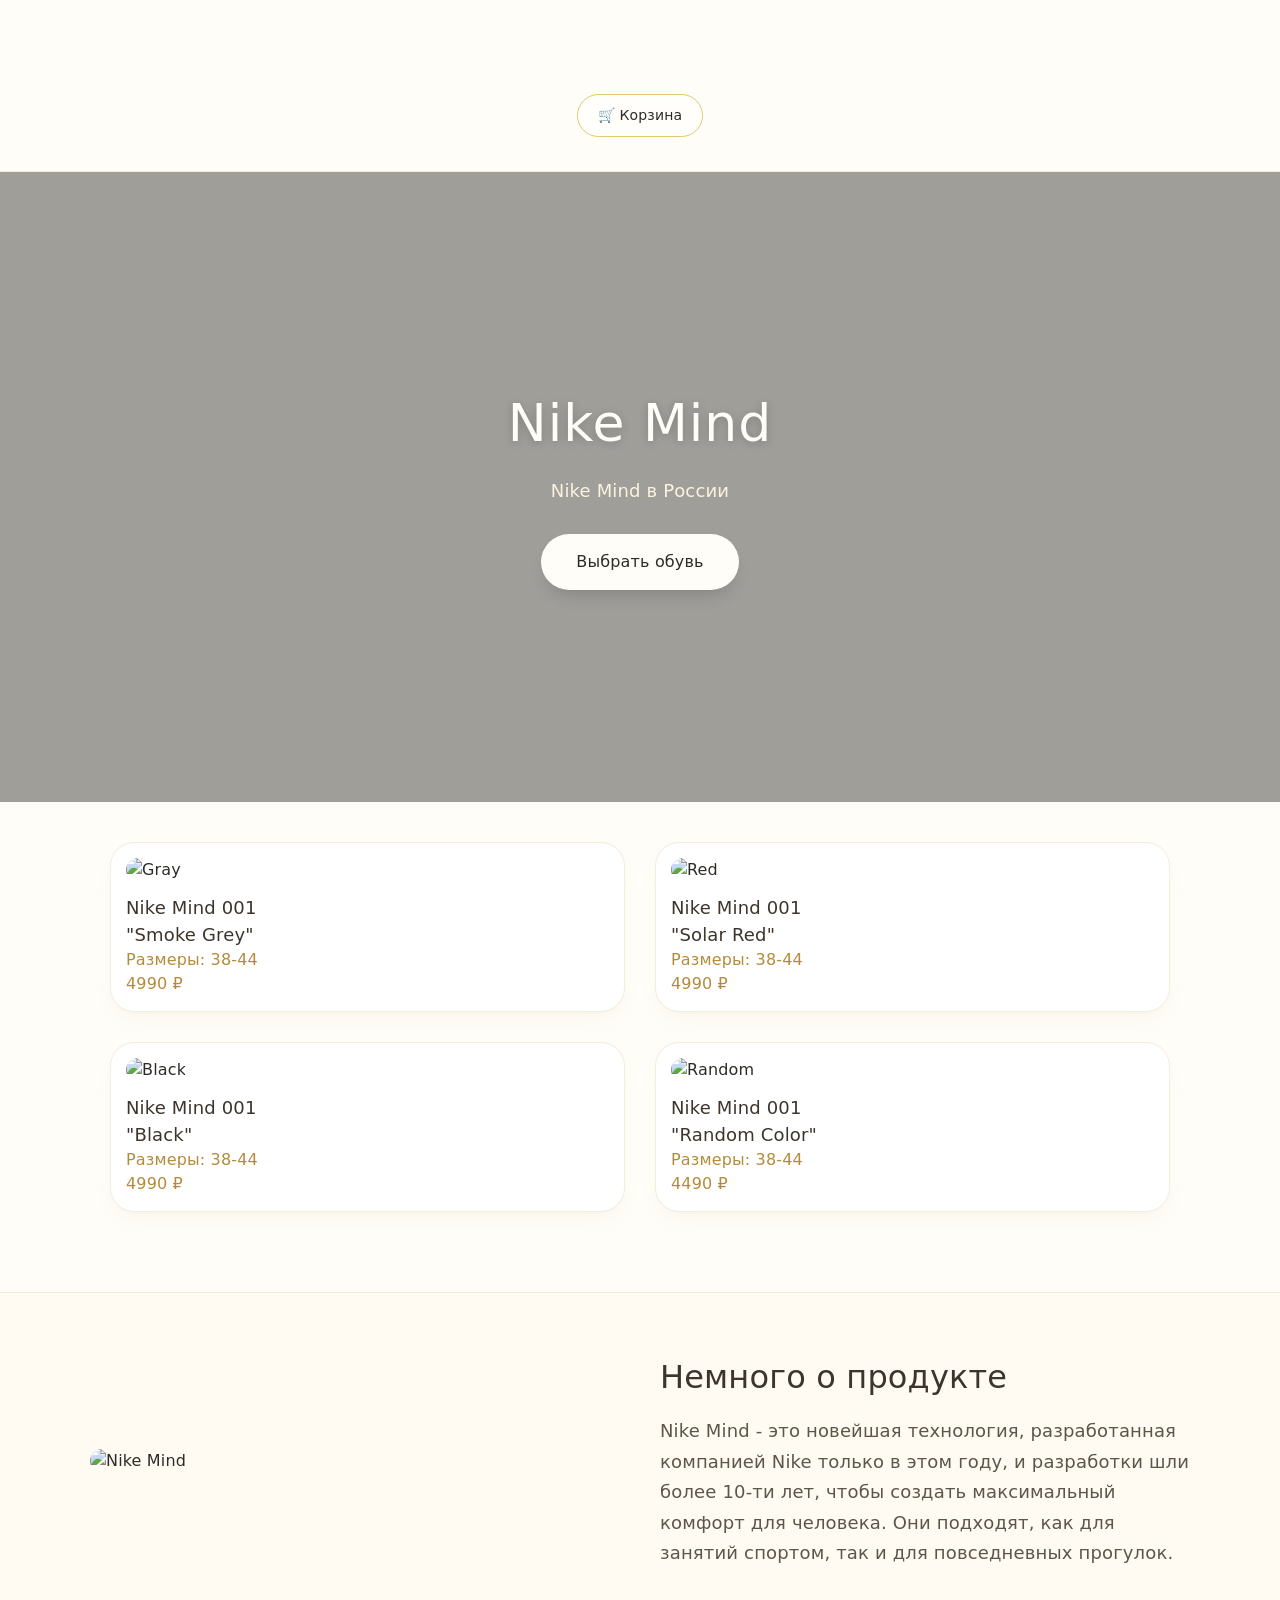
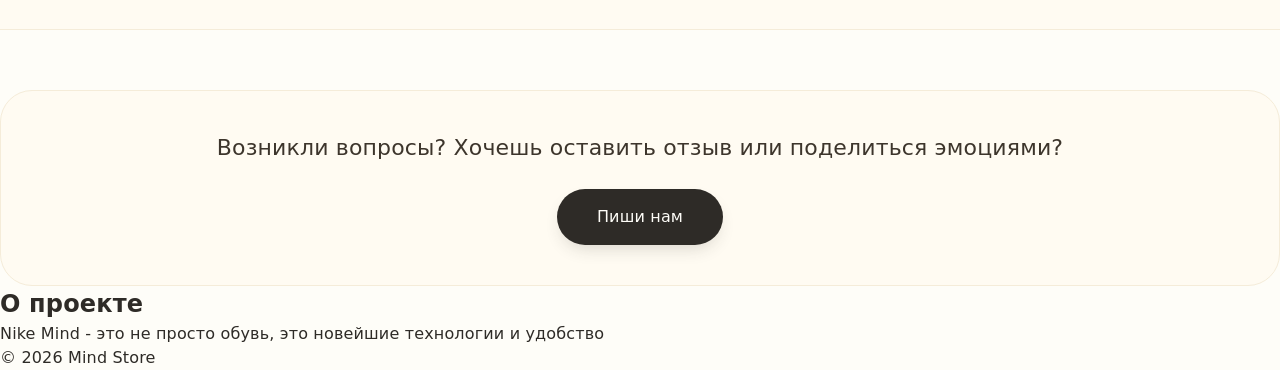
==== index.html @ 633397a0 "Add files via upload" ====
﻿<!DOCTYPE html>
<html lang="ru">
<head>
  <meta charset="UTF-8">
  <title>Mind Store - Магазин Nike Mind в России</title>
  <meta name="description" content="Nike Mind — Mind game>
  <meta name="viewport" content="width=device-width, initial-scale=1.0">

  <link rel="stylesheet" href="style.css">
</head>
<body>

<header class="header">
  <div class="header-inner">

    <a href="cart.html" class="cart-btn">
      🛒 Корзина
    </a>
  </div>
</header>


<section class="hero">
  <div class="hero-content">
    <h2>Nike Mind</h2>
    <p>Nike Mind в России</p>
    <a href="#products" class="hero-btn">Выбрать обувь</a>
  </div>
</section>


<main id="products">


  <div class="products">

    <a href="product-gray.html" class="product-card">
      <img src="images/gray-1.jpg" alt="Gray">
      <h3>Nike Mind 001 <br>"Smoke Grey"</h3>
      <p>Размеры: 38-44</p>
      <p> 4990 ₽</p>
    </a>

    <a href="product-red.html" class="product-card">
      <img src="images/red-1.jpg" alt="Red">
      <h3>Nike Mind 001 <br>"Solar Red"</h3>
      <p>Размеры: 38-44</p>
      <p> 4990 ₽</p>
    </a>
    
    <a href="product-black.html" class="product-card">
      <img src="images/black-1.jpg" alt="Black">
      <h3>Nike Mind 001 <br>"Black"</h3>
      <p>Размеры: 38-44</p>
      <p> 4990 ₽</p>
    </a>

    <a href="product-random.html" class="product-card">
      <img src="images/random-1.jpg" alt="Random">
      <h3>Nike Mind 001 <br>"Random Color"</h3>
      <p>Размеры: 38-44</p>
      <p> 4490 ₽</p>
    </a>

  </div>
</main>


  </div>
</section>


<script src="script.js"></script>

<section class="bottom-block">
  <div class="bottom-inner">

    <img src="images/bottom.jpg" alt="Nike Mind">

    <div class="bottom-text">
      <h2>Немного о продукте</h2>
      <p>
        Nike Mind - это новейшая технология, разработанная компанией Nike только в этом году, и разработки шли более 10-ти лет, чтобы создать максимальный комфорт для человека. Они подходят, как для занятий спортом, так и для повседневных прогулок.
      </p>
    </div>

  </div>
</section>


<section class="contact-cta">
  <p>
    Возникли вопросы? Хочешь оставить отзыв или поделиться эмоциями?
  </p>

  <a href="https://t.me/managerstore_ru" class="contact-btn" target="_blank">
    Пиши нам
  </a>
</section>

<section class="about">
  <h2>О проекте</h2>
  <p>
     Nike Mind - это не просто обувь, это новейшие технологии и удобство
  </p>
</section>

<footer class="footer">
  <p>© 2026 Mind Store</p>

</footer>

</body>
</html>
---- style.css ----
﻿* {
  box-sizing: border-box;
  margin: 0;
  padding: 0;
}

body {
  font-family: 'Inter', 'Helvetica Neue', system-ui, -apple-system, BlinkMacSystemFont, sans-serif;
  background: #fefdf8;
  color: #2e2b27;
  line-height: 1.5;
  letter-spacing: 0.01em;
}

a {
  color: inherit;
  text-decoration: none;
}

.header {
  position: sticky;
  top: 0;
  background: rgba(254, 253, 248, 0.85);
  backdrop-filter: blur(12px);
  -webkit-backdrop-filter: blur(12px);
  border-bottom: 1px solid rgba(243, 228, 183, 0.5);
  z-index: 1000;
}

.header h1 {
  font-size: 24px;
  letter-spacing: 1px;
  font-weight: 500;
  color: #3d352c;
}

main {
  max-width: 1100px;
  margin: 40px auto;
  padding: 0 20px;
}

.product {
  display: grid;
  grid-template-columns: 1fr 1fr;
  gap: 40px;
}

.product img {
  width: 100%;
  border-radius: 24px;
  box-shadow: 0 20px 35px -8px rgba(233, 196, 106, 0.2);
  transition: transform 0.5s ease, box-shadow 0.4s ease;
}

.product img:hover {
  transform: scale(1.01);
  box-shadow: 0 25px 40px -8px rgba(222, 184, 92, 0.3);
}

.product-info h2 {
  font-size: 28px;
  margin-bottom: 10px;
  font-weight: 500;
  color: #3d352c;
}

.price {
  font-size: 22px;
  font-weight: 500;
  margin-bottom: 20px;
  color: #b48b3a;
}

.sizes {
  display: flex;
  gap: 10px;
  border-radius: 30px;
  margin-bottom: 20px;
  flex-wrap: wrap;
}

.size {
  padding: 12px 20px;
  border: 1px solid #e5d9c6;
  border-radius: 40px;
  background: none;
  cursor: pointer;
  font-weight: 500;
  color: #3d352c;
  transition: all 0.2s ease;
  background: white;
  min-width: 60px;
  box-shadow: 0 2px 6px rgba(0,0,0,0.02);
}

.size:hover {
  border-color: #e3c770;
  background: #fffbf0;
}

.size.active {
  background: #e3c770;
  border-color: #dba959;
  color: #2e2b27;
  font-weight: 600;
  box-shadow: 0 4px 10px rgba(227, 199, 112, 0.3);
}

input {
  width: 100%;
  padding: 12px 18px;
  border: 1px solid #ede3d0;
  border-radius: 14px;
  margin-bottom: 15px;
  background: white;
  font-size: 15px;
  transition: border 0.2s, box-shadow 0.2s;
}

input:focus {
  outline: none;
  border-color: #e3c770;
  box-shadow: 0 0 0 3px rgba(227, 199, 112, 0.15);
}

.buy {
  width: 100%;
  padding: 16px;
  background: #2e2b27;
  color: #fefdf8;
  border: none;
  border-radius: 16px;
  font-size: 16px;
  font-weight: 500;
  cursor: pointer;
  transition: all 0.3s ease;
  letter-spacing: 0.02em;
}

.buy:hover {
  background: #4a4139;
  transform: translateY(-2px);
  box-shadow: 0 12px 20px -10px rgba(46, 43, 39, 0.3);
}

.size-table {
  margin-top: 30px;
  width: 100%;
  border-collapse: collapse;
}

.size-table th,
.size-table td {
  padding: 12px;
  border-bottom: 1px solid #f0e8da;
  text-align: center;
}

.size-table th {
  font-weight: 600;
  color: #b48b3a;
  background: #fffbf2;
}

.cart-item {
  display: flex;
  gap: 20px;
  margin-bottom: 25px;
  background: white;
  padding: 18px;
  border-radius: 24px;
  box-shadow: 0 8px 20px -6px rgba(233, 196, 106, 0.15);
  border: 1px solid #f5ecd9;
}

.cart-item img {
  width: 100px;
  height: 100px;
  object-fit: cover;
  border-radius: 18px;
}

.cart-info h3 {
  margin-bottom: 5px;
  font-weight: 500;
  color: #3d352c;
}

.unwanted {
  font-size: 13px;
  color: #b48b3a;
  background: #fffbf0;
  padding: 4px 10px;
  border-radius: 30px;
  display: inline-block;
  margin-top: 4px;
}

.remove-btn {
  margin-top: 10px;
  padding: 8px 16px;
  background: #2e2b27;
  color: #fefdf8;
  border: none;
  border-radius: 12px;
  cursor: pointer;
  transition: all 0.2s ease;
  font-size: 14px;
}

.remove-btn:hover {
  background: #b48b3a;
  transform: scale(0.98);
}

.delivery label {
  display: block;
  margin-bottom: 15px;
  font-weight: 500;
  color: #3d352c;
}

.cart-total {
  margin-top: 30px;
  font-size: 20px;
  font-weight: 600;
  background: white;
  padding: 24px;
  border-radius: 24px;
  box-shadow: 0 8px 25px -8px rgba(222, 184, 92, 0.25);
  border: 1px solid #f5ecd9;
}

.measure-modal {
  display: none;
  position: fixed;
  inset: 0;
  background: rgba(46, 43, 39, 0.5);
  backdrop-filter: blur(4px);
}

.measure-content {
  background: #fefdf8;
  max-width: 400px;
  margin: 120px auto;
  padding: 30px;
  border-radius: 32px;
  box-shadow: 0 40px 60px -20px rgba(46, 43, 39, 0.4);
}

.product-img {
  width: 300px;
  height: auto;
  border-radius: 24px;
}

.product-img {
   display: grid;
   gap: 500px;
   flex-wrap: wrap;
}

.product-img {
    flex: 0 0 200px;
    border: 1px solid #e5d9c6;
    padding: 10px;
    text-align: center;
}

.products-img {
    display: flex;
    justify-content: space-between;
    align-items: flex-start;
    padding: 20px;
}

.product-img {
    width: 45%;
    border: 1px solid #e5d9c6;
    border-radius: 10px;
    padding: 15px;
    text-align: center;
    background-color: #fff;
}

.product-img {
    width: 40%;
    height: auto;
    border-radius: 8px;
}

.product-img button {
    margin-top: 10px;
    padding: 8px 12px;
    border: none;
    background-color: #e3c770;
    color: #2e2b27;
    border-radius: 5px;
    cursor: pointer;
}

.products {
  display: grid;
  grid-template-columns: repeat(2, 1fr);
  gap: 30px;
}

.product-card {
  border-radius: 24px;
  overflow: hidden;
  cursor: pointer;
  background: white;
  padding: 15px;
  transition: all 0.4s ease;
  border: 1px solid #f5ecd9;
  box-shadow: 0 10px 25px -12px rgba(180, 139, 58, 0.15);
}

.product-card img {
  width: 100%;
  border-radius: 18px;
  transition: transform 0.5s ease;
}

.product-card h3 {
  margin-top: 12px;
  font-size: 18px;
  font-weight: 500;
  color: #3d352c;
}

.product-card p {
  font-size: 16px;
  color: #b48b3a;
  font-weight: 500;
}

.product-card:hover {
  transform: translateY(-6px);
  box-shadow: 0 25px 35px -14px rgba(180, 139, 58, 0.3);
  border-color: #e3c770;
}

.product-card:hover img {
  transform: scale(1.04);
}

@media (max-width: 768px) {
  .products {
    grid-template-columns: 1fr;
  }
}

/* ===== HERO ===== */
.hero {
  height: 70vh;
  display: flex;
  align-items: center;
  justify-content: center;
  text-align: center;
  background: linear-gradient(
    rgba(46, 43, 39, 0.45),
    rgba(46, 43, 39, 0.45)
  ),
  url("images/hero.jpg") center / cover no-repeat;
  color: #fefdf8;
  padding: 20px;
}

.hero-content h2 {
  font-size: 52px;
  margin-bottom: 15px;
  letter-spacing: 1px;
  font-weight: 500;
  text-shadow: 0 2px 10px rgba(0,0,0,0.2);
}

.hero-content p {
  font-size: 18px;
  margin-bottom: 30px;
  color: #faf3e0;
}

.hero-btn {
  display: inline-block;
  padding: 16px 35px;
  background: #fefdf8;
  color: #2e2b27;
  border-radius: 40px;
  font-weight: 500;
  transition: 0.3s;
  box-shadow: 0 10px 20px -8px rgba(0,0,0,0.2);
}

.hero-btn:hover {
  background: #e3c770;
  color: #2e2b27;
  transform: translateY(-2px);
  box-shadow: 0 15px 25px -8px #b48b3a;
}

.header-inner {
  max-width: 1100px;
  margin: 0 auto;
  padding: 20px;
  display: flex;
  align-items: center;
  justify-content: space-between;
}

.cart-btn {
  padding: 10px 20px;
  border: 1px solid #e3c770;
  border-radius: 40px;
  font-size: 14px;
  transition: 0.3s;
  color: #2e2b27;
  background: rgba(255,255,255,0.5);
  backdrop-filter: blur(4px);
}

.cart-btn:hover {
  background: #e3c770;
  color: #2e2b27;
  border-color: #dba959;
  box-shadow: 0 8px 15px -6px rgba(227, 199, 112, 0.5);
}

/* ===== BACK BUTTON ===== */
.back-btn {
  font-size: 14px;
  color: #2e2b27;
  padding: 8px 16px;
  border-radius: 40px;
  transition: 0.3s;
  white-space: nowrap;
}

.back-btn:hover {
  background: #e3c770;
  color: #2e2b27;
  box-shadow: 0 4px 10px rgba(227, 199, 112, 0.3);
}

/* ===== BOTTOM BLOCK ===== */
.bottom-block {
  margin-top: 80px;
  padding: 60px 20px;
  background: #fffbf2;
  border-top: 1px solid #f5ecd9;
  border-bottom: 1px solid #f5ecd9;
}

.bottom-inner {
  max-width: 1100px;
  margin: 0 auto;
  display: flex;
  align-items: center;
  gap: 40px;
}

.bottom-inner img {
  width: 50%;
  border-radius: 24px;
  box-shadow: 0 25px 35px -14px rgba(180, 139, 58, 0.3);
}

.bottom-text {
  width: 50%;
}

.bottom-text h2 {
  font-size: 32px;
  margin-bottom: 15px;
  font-weight: 500;
  color: #3d352c;
}

.bottom-text p {
  font-size: 18px;
  line-height: 1.7;
  color: #5e5549;
}

/* 📱 мобильная версия */
@media (max-width: 768px) {
  .bottom-inner {
    flex-direction: column;
  }

  .bottom-inner img,
  .bottom-text {
    width: 100%;
  }
}

/* ===== MOBILE VERSION (MAIN PAGE) ===== */
@media (max-width: 768px) {

  .header-inner {
    padding: 15px;
  }

  .header-inner h1 {
    font-size: 20px;
  }

  .products {
    flex-direction: column;
    gap: 25px;
    padding: 0 15px;
  }

  .product-card {
    width: 100%;
  }

  .product-card img {
    width: 100%;
    height: auto;
    border-radius: 18px;
  }

  button,
  .cart-btn,
  .back-btn {
    width: 100%;
    min-height: 48px;
    font-size: 16px;
  }

  .bottom-inner {
    flex-direction: column;
    gap: 20px;
  }

  .bottom-inner img,
  .bottom-text {
    width: 100%;
  }

  .bottom-text h2 {
    font-size: 24px;
  }

  .bottom-text p {
    font-size: 16px;
  }

  .contact-cta p {
    font-size: 16px;
  }
}

/* ===== MOBILE PRODUCT PAGE (FIXED) ===== */
@media (max-width: 768px) {

  .product-image,
  .product-info {
    padding: 0 15px;
  }

  .product-img {
    width: 100%;
    max-width: 320px;
    height: auto;
    border-radius: 20px;
    margin-bottom: 20px;
    margin-left: auto;
    margin-right: auto;
  }

  .product-info h1 {
    font-size: 24px;
    margin-bottom: 10px;
    font-weight: 500;
  }

  .product-description {
    font-size: 15px;
    line-height: 1.6;
    margin-bottom: 15px;
    color: #5e5549;
  }

  .price {
    font-size: 22px;
    margin-bottom: 20px;
    font-weight: 600;
    color: #b48b3a;
  }

  .sizes {
    margin-bottom: 25px;
  }

  .sizes p {
    margin-bottom: 10px;
  }

  .sizes .size {
    width: auto;
    min-width: 60px;
    padding: 10px 16px;
    border-radius: 40px;
    font-size: 14px;
  }

  .size-table-wrapper {
    overflow-x: auto;
    margin-bottom: 25px;
  }

  .size-table {
    width: 100%;
    font-size: 13px;
  }

  .unwanted-clubs input {
    width: 100%;
    min-height: 44px;
    font-size: 14px;
    margin-top: 8px;
  }

  .buy {
    width: 100%;
    min-height: 50px;
    font-size: 16px;
    border-radius: 30px;
    margin-top: 20px;
  }
}

/* ===== MOBILE CART PAGE ===== */
@media (max-width: 768px) {

  .cart {
    padding: 0 15px;
  }

  .cart-item {
    display: flex;
    gap: 15px;
    margin-bottom: 20px;
    padding: 15px;
  }

  .cart-item img {
    width: 80px;
    height: 80px;
    object-fit: cover;
    border-radius: 12px;
  }

  .cart-info {
    flex: 1;
  }

  .cart-info h3 {
    font-size: 16px;
    margin-bottom: 5px;
  }

  .cart-info p {
    font-size: 14px;
    margin-bottom: 4px;
  }

  .delivery label {
    display: block;
    margin-bottom: 15px;
  }

  .delivery input {
    width: 100%;
    min-height: 44px;
    font-size: 14px;
  }

  .delivery-note {
    font-size: 13px;
  }

  .cart-total {
    margin-top: 25px;
  }

  .cart-total p {
    font-size: 18px;
    margin-bottom: 15px;
  }

  .buy {
    width: 100%;
    min-height: 50px;
    font-size: 16px;
    border-radius: 30px;
  }
}

.mini-header {
  position: fixed;
  top: 0;
  left: 0;
  width: 100%;
  height: 56px;
  background: rgba(254, 253, 248, 0.85);
  backdrop-filter: blur(10px);
  -webkit-backdrop-filter: blur(10px);
  border-bottom: 1px solid #f5ecd9;
  display: flex;
  align-items: center;
  justify-content: space-between;
  padding: 0 14px;
  z-index: 1000;
}

.mini-header a {
  text-decoration: none;
  color: #2e2b27;
  font-size: 20px;
  transition: color 0.2s;
}

.mini-header a:hover {
  color: #b48b3a;
}

.header-title {
  font-weight: 500;
  font-size: 16px;
  color: #3d352c;
}

body {
  padding-top: 60px;
}

/* ===== PAYMENT PAGE ===== */

.payment-page {
  max-width: 420px;
  margin: 0 auto;
  padding: 20px 16px 40px;
}

.payment-page h2 {
  text-align: center;
  font-size: 24px;
  margin-bottom: 16px;
  font-weight: 500;
  color: #3d352c;
}

.payment-box {
  background: white;
  border-radius: 24px;
  padding: 22px;
  box-shadow: 0 15px 30px -12px rgba(180, 139, 58, 0.15);
  margin-bottom: 16px;
  border: 1px solid #f5ecd9;
}

.payment-box p {
  margin: 8px 0;
  font-size: 15px;
  color: #5e5549;
}

.payment-timer {
  background: #fff5e6;
  color: #b48b3a;
  border-radius: 18px;
  padding: 12px;
  text-align: center;
  font-weight: 600;
  margin-bottom: 16px;
  border: 1px solid #f5dbb1;
}

.qr-box {
  margin-top: 16px;
  text-align: center;
}

.qr-box img {
  width: 220px;
  max-width: 100%;
  border-radius: 14px;
  box-shadow: 0 8px 20px rgba(0,0,0,0.08);
}

.qr-box p {
  margin-top: 8px;
  font-size: 14px;
  color: #b48b3a;
}

.pay-done {
  width: 100%;
  margin-top: 16px;
  padding: 16px;
  border: none;
  border-radius: 18px;
  background: #2e2b27;
  color: #fefdf8;
  font-size: 16px;
  font-weight: 500;
  cursor: pointer;
  transition: all 0.2s ease;
}

.pay-done:active {
  transform: scale(0.98);
}

.pay-done:disabled {
  background: #c9c3b8;
  cursor: not-allowed;
}

.payment-note {
  font-size: 13px;
  color: #b48b3a;
  text-align: center;
  margin-top: 10px;
}

/* ===== АНИМАЦИЯ ТОВАРОВ НА ГЛАВНОЙ ===== */

.product-card {
  background: white;
  border-radius: 24px;
  padding: 15px;
  transition: all 0.4s ease;
  cursor: pointer;
}

.product-card img {
  width: 100%;
  border-radius: 18px;
  transition: transform 0.5s ease;
}

.product-card:hover {
  transform: translateY(-8px);
  box-shadow: 0 25px 35px -14px rgba(180, 139, 58, 0.3);
}

.product-card:hover img {
  transform: scale(1.06);
}

.product-card::after {
  content: "";
  position: absolute;
  inset: 0;
  border-radius: 24px;
  background: rgba(227, 199, 112, 0.03);
  opacity: 0;
  transition: opacity 0.4s;
}

.product-card:hover::after {
  opacity: 1;
}

/* ===== БЛОК СВЯЗИ ===== */

.contact-cta {
  margin-top: 60px;
  padding: 40px 20px;
  background: #fffbf2;
  border-radius: 32px;
  text-align: center;
  border: 1px solid #f5ecd9;
}

.contact-cta p {
  font-size: 22px;
  margin-bottom: 25px;
  line-height: 1.5;
  color: #3d352c;
}

.contact-btn {
  display: inline-block;
  padding: 16px 40px;
  background: #2e2b27;
  color: #fefdf8;
  border-radius: 40px;
  text-decoration: none;
  font-weight: 500;
  transition: all 0.3s ease;
  box-shadow: 0 8px 18px -6px rgba(46, 43, 39, 0.2);
}

.contact-btn:hover {
  transform: translateY(-3px);
  background: #b48b3a;
  box-shadow: 0 15px 25px -10px #b48b3a;
}

/* ===== КОЛИЧЕСТВО ТОВАРА ===== */

.quantity-control {
  margin-top: 20px;
}

.qty-box {
  display: flex;
  align-items: center;
  gap: 15px;
}

.qty-btn {
  width: 44px;
  height: 44px;
  border-radius: 50%;
  border: none;
  background: #2e2b27;
  color: #fefdf8;
  font-size: 22px;
  cursor: pointer;
  transition: all 0.2s;
  display: flex;
  align-items: center;
  justify-content: center;
}

.qty-btn:hover {
  background: #b48b3a;
  transform: scale(1.05);
}

.qty-value {
  font-size: 20px;
  min-width: 30px;
  text-align: center;
  font-weight: 500;
  color: #3d352c;
}

.add-to-cart {
  width: 100%;
  padding: 16px;
  border-radius: 30px;
  border: none;
  background: #2e2b27;
  color: #fefdf8;
  font-size: 16px;
  font-weight: 500;
  cursor: pointer;
  transition: all 0.3s;
}

.add-to-cart:hover {
  background: #b48b3a;
  transform: translateY(-2px);
  box-shadow: 0 12px 20px -10px #b48b3a;
}

/* =========================
   PAYMENT PAGE
========================= */

.payment {
  max-width: 480px;
  margin: 0 auto;
  padding: 20px 16px 40px;
}

.payment-card {
  background: white;
  border-radius: 24px;
  padding: 24px;
  margin-bottom: 16px;
  box-shadow: 0 12px 25px -12px rgba(180, 139, 58, 0.15);
  border: 1px solid #f5ecd9;
}

.payment-card h2,
.payment-card h3 {
  margin-bottom: 12px;
  font-size: 20px;
  font-weight: 500;
  color: #3d352c;
}

.payment-total {
  font-size: 32px;
  font-weight: 600;
  text-align: center;
  margin: 15px 0;
  color: #b48b3a;
}

.payment-timer {
  text-align: center;
  font-size: 15px;
  color: #5e5549;
}

#payment-timer {
  font-weight: 600;
  color: #b48b3a;
}

.payment-card p {
  font-size: 15px;
  margin: 8px 0;
  color: #5e5549;
}

.payment-note {
  margin-top: 12px;
  font-size: 14px;
  color: #b48b3a;
  text-align: center;
}

.paid-btn,
#paid-btn {
  width: 100%;
  background: #2e2b27;
  color: #fefdf8;
  border: none;
  border-radius: 18px;
  padding: 18px;
  font-size: 16px;
  font-weight: 500;
  cursor: pointer;
  transition: all 0.3s ease;
  letter-spacing: 0.02em;
}

#paid-btn:hover {
  background: #b48b3a;
  transform: translateY(-2px);
  box-shadow: 0 15px 25px -10px #b48b3a;
}

#paid-btn:disabled {
  background: #c9c3b8;
  cursor: not-allowed;
  transform: none;
}

.success-banner {
  position: fixed;
  top: -60px;
  left: 0;
  right: 0;
  background: #e3c770;
  color: #2e2b27;
  text-align: center;
  padding: 16px;
  font-size: 15px;
  font-weight: 600;
  transition: top 0.4s ease;
  z-index: 9999;
  box-shadow: 0 8px 15px rgba(227, 199, 112, 0.3);
}

.success-banner.show {
  top: 0;
}

.header {
  display: flex;
  align-items: center;
  gap: 10px;
  padding: 14px 20px;
  border-bottom: 1px solid #f5ecd9;
  background: rgba(254, 253, 248, 0.9);
  backdrop-filter: blur(10px);
}

.header a {
  text-decoration: none;
  color: #2e2b27;
  font-size: 14px;
  font-weight: 500;
  transition: color 0.2s;
}

.header a:hover {
  color: #b48b3a;
}

.header h1 {
  font-size: 18px;
  font-weight: 500;
  margin: 0 auto;
  color: #3d352c;
}

@media (max-width: 480px) {
  .payment {
    padding: 16px 12px 32px;
  }

  .payment-total {
    font-size: 28px;
  }
}

/* ===== PAYMENT SUCCESS ===== */

.payment-success {
  min-height: 70vh;
  display: flex;
  flex-direction: column;
  justify-content: center;
  align-items: center;
  text-align: center;
  padding: 20px;
}

.payment-success.hidden {
  display: none;
}

.success-text {
  font-size: 16px;
  line-height: 1.6;
  margin-bottom: 30px;
  color: #5e5549;
  max-width: 420px;
}

.back-home-btn {
  display: block;
  width: 100%;
  max-width: 320px;
  background: #2e2b27;
  color: #fefdf8;
  text-decoration: none;
  padding: 18px;
  border-radius: 18px;
  font-size: 16px;
  font-weight: 500;
  transition: all 0.3s ease;
  box-shadow: 0 10px 20px -8px rgba(46, 43, 39, 0.2);
}

.back-home-btn:hover {
  background: #b48b3a;
  transform: translateY(-2px);
  box-shadow: 0 15px 25px -10px #b48b3a;
}

.hidden {
  display: none;
}

.payment-success {
  text-align: center;
  padding: 60px 20px;
}

.payment-success h2 {
  font-size: 28px;
  margin-bottom: 20px;
  font-weight: 500;
  color: #3d352c;
}

.payment-success p {
  font-size: 16px;
  line-height: 1.6;
  margin-bottom: 40px;
  color: #5e5549;
}

.back-home-btn {
  display: inline-block;
  padding: 18px 40px;
  background: #2e2b27;
  color: #fefdf8;
  text-decoration: none;
  font-size: 16px;
  border-radius: 18px;
  transition: all 0.3s;
}

.back-home-btn:hover {
  background: #b48b3a;
  transform: translateY(-2px);
  box-shadow: 0 15px 25px -10px #b48b3a;
}

/* ============================= */
/* 📱 MOBILE VERSION */
/* ============================= */
@media (max-width: 768px) {

  body {
    font-size: 15px;
  }

  .container {
    padding: 12px;
  }

  h1, h2 {
    font-size: 22px;
  }

  button {
    font-size: 15px;
    padding: 14px;
    border-radius: 16px;
  }

  header {
    padding: 10px 14px;
  }

  header .logo {
    font-size: 20px;
  }

  header nav {
    display: none;
  }

  .mobile-header {
    display: flex;
    justify-content: space-between;
    align-items: center;
  }

  .products {
    display: grid;
    grid-template-columns: 1fr 1fr;
    gap: 12px;
  }

  .product-card {
    border-radius: 18px;
    padding: 10px;
  }

  .product-card img {
    height: 150px;
    object-fit: cover;
    border-radius: 14px;
  }

  .product-card h3 {
    font-size: 14px;
  }

  .product-card .price {
    font-size: 15px;
    font-weight: 600;
  }

  .product-card:hover {
    transform: none;
    box-shadow: none;
  }

  .product-page {
    display: block;
  }

  .product-img {
    width: 100%;
    max-height: 300px;
    object-fit: cover;
    border-radius: 18px;
    margin-bottom: 16px;
  }

  .sizes {
    display: flex;
    flex-wrap: wrap;
    gap: 8px;
  }

  .size {
    padding: 10px 16px;
    font-size: 14px;
    border-radius: 12px;
  }

  .add-to-cart,
  .qty-box {
    width: 100%;
  }

  .qty-box {
    display: flex;
    justify-content: space-between;
    align-items: center;
  }

  .qty-btn {
    width: 48px;
    height: 48px;
    font-size: 22px;
  }

  .cart-item {
    display: flex;
    gap: 10px;
    padding: 12px;
    border-radius: 18px;
  }

  .cart-item img {
    width: 80px;
    height: 80px;
    border-radius: 12px;
  }

  .cart-info h3 {
    font-size: 15px;
  }

  .cart-info p {
    font-size: 13px;
  }

  .remove-btn {
    margin-top: 6px;
    font-size: 13px;
    padding: 8px 12px;
  }

  .cart-summary {
    padding: 14px;
    border-radius: 18px;
  }

  .cart-summary p {
    font-size: 14px;
  }

  .cart-summary .total {
    font-size: 20px;
  }

  .payment {
    padding: 16px;
  }

  .payment-box {
    padding: 20px;
    border-radius: 20px;
  }

  #payment-total {
    font-size: 24px;
    margin: 10px 0;
  }

  #payment-timer {
    font-size: 18px;
    margin-bottom: 14px;
  }

  .payment-success {
    padding: 20px;
    text-align: center;
  }

  .payment-success h2 {
    font-size: 24px;
    margin-bottom: 14px;
  }

  .payment-success p {
    font-size: 15px;
    margin-bottom: 20px;
  }

  .payment-success .home-btn {
    font-size: 16px;
    padding: 16px;
    border-radius: 16px;
  }

  .fixed-bottom-btn {
    position: fixed;
    bottom: 12px;
    left: 12px;
    right: 12px;
    z-index: 100;
  }

}

/* ===== FIX IMAGE ON MOBILE ===== */
@media (max-width: 768px) {

  .product-image {
    width: 100%;
    display: flex;
    justify-content: center;
    margin-bottom: 20px;
  }

  .product-img {
    width: 100%;
    max-width: 320px;
    height: auto;
    display: block;
    object-fit: contain;
  }

}

/* ===== MOBILE PRODUCT LAYOUT ===== */
@media (max-width: 768px) {

  .product {
    display: flex;
    flex-direction: column;
  }

  .product-image {
    order: 1;
    width: 100%;
    margin-bottom: 20px;
  }

  .product-info {
    order: 2;
    width: 100%;
  }

}


/* ===== SIZE BUTTONS MOBILE FIX ===== */
@media (max-width: 768px) {

  .sizes {
    display: flex;
    flex-wrap: wrap;
    gap: 10px;
    margin-top: 10px;
  }

  .sizes .size {
    width: auto;
    min-width: 60px;
    padding: 10px 16px;
    border-radius: 40px;
    font-size: 14px;
    text-align: center;
  }

}

.seo-text {
  max-width: 900px;
  margin: 60px auto;
  font-size: 14px;
  color: #b48b3a;
  line-height: 1.6;
}

.promo-block {
  margin: 20px 0;
  background: white;
  padding: 20px;
  border-radius: 20px;
  box-shadow: 0 8px 20px -8px rgba(180, 139, 58, 0.15);
  border: 1px solid #f5ecd9;
}

.promo-block input {
  width: 100%;
  padding: 12px;
  margin-top: 5px;
  border-radius: 14px;
  border: 1px solid #ede3d0;
}

.promo-block button {
  margin-top: 8px;
  width: 100%;
  padding: 12px;
  background: #2e2b27;
  color: #fefdf8;
  border: none;
  border-radius: 14px;
  cursor: pointer;
  font-weight: 500;
  transition: all 0.3s;
}

.promo-block button:hover {
  background: #b48b3a;
  transform: translateY(-2px);
  box-shadow: 0 10px 20px -10px #b48b3a;
}

.qty-wrapper {
  display: flex;
  align-items: center;
  gap: 12px;
  margin-bottom: 12px;
}

.qty-btn {
  width: 44px;
  height: 44px;
  font-size: 22px;
  border-radius: 12px;
  border: none;
  background: #2e2b27;
  color: #fefdf8;
  transition: all 0.2s;
}

.qty-btn:hover {
  background: #b48b3a;
  transform: scale(1.05);
}

.qty-value {
  font-size: 20px;
  min-width: 24px;
  text-align: center;
  font-weight: 500;
  color: #3d352c;
}

.to-cart {
  width: 100%;
  padding: 14px;
  background: #e3c770;
  color: #2e2b27;
  border: none;
  border-radius: 14px;
  font-size: 16px;
  font-weight: 500;
  cursor: pointer;
  transition: all 0.3s;
}

.to-cart:hover {
  background: #b48b3a;
  transform: translateY(-2px);
  box-shadow: 0 10px 20px -10px #b48b3a;
  color: #fefdf8;
}

/* ===== КОНТРОЛЫ КОРЗИНЫ НА СТРАНИЦЕ ТОВАРА ===== */

#cart-controls {
  margin-top: 20px;
}

#add-to-cart,
#go-to-cart {
  width: 100%;
  padding: 16px;
  font-size: 18px;
  font-weight: 500;
  border-radius: 18px;
  border: none;
  cursor: pointer;
  transition: all 0.3s ease;
}

#add-to-cart {
  background: #2e2b27;
  color: #fefdf8;
}

#add-to-cart:hover {
  transform: translateY(-2px);
  background: #b48b3a;
  box-shadow: 0 15px 25px -10px #b48b3a;
}

.quantity-controls {
  display: flex;
  align-items: center;
  justify-content: space-between;
  gap: 12px;
  margin-bottom: 14px;
}

.quantity-controls button {
  width: 54px;
  height: 54px;
  border-radius: 16px;
  border: none;
  font-size: 26px;
  font-weight: 500;
  cursor: pointer;
  background: #fff3e0;
  transition: all 0.2s ease;
  color: #2e2b27;
}

.quantity-controls button:hover {
  background: #e3c770;
  transform: scale(1.05);
}

.quantity-controls span {
  flex: 1;
  text-align: center;
  font-size: 22px;
  font-weight: 500;
  color: #3d352c;
}

#go-to-cart {
  background: #e3c770;
  color: #2e2b27;
}

#go-to-cart:hover {
  background: #b48b3a;
  transform: translateY(-2px);
  box-shadow: 0 15px 25px -10px #b48b3a;
  color: #fefdf8;
}

@media (max-width: 768px) {
  #add-to-cart,
  #go-to-cart {
    font-size: 16px;
    padding: 14px;
  }

  .quantity-controls button {
    width: 48px;
    height: 48px;
    font-size: 22px;
  }

  .quantity-controls span {
    font-size: 20px;
  }
}

.price-block {
  display: flex;
  align-items: center;
  gap: 10px;
  margin: 10px 0;
}

.old-price {
  font-size: 16px;
  color: #b48b3a;
  text-decoration: line-through;
}

.new-price {
  font-size: 24px;
  font-weight: 600;
  color: #2e2b27;
}

.price-block {
  display: flex;
  align-items: center;
  gap: 10px;
  margin: 10px 0;
}

.old-price {
  font-size: 16px;
  color: #b48b3a;
  text-decoration: line-through;
}

.new-price {
  font-size: 24px;
  font-weight: 600;
  color: #2e2b27;
}

/* ===== PRODUCT GALLERY ===== */

.product-gallery {
  position: relative;
  width: 100%;
  max-width: 600px;
  margin: 0 auto;
}

.gallery-main {
  position: relative;
  width: 100%;
  border-radius: 24px;
  overflow: hidden;
  box-shadow: 0 20px 35px -8px rgba(233, 196, 106, 0.2);
  aspect-ratio: 1 / 1;
}

.main-image {
  width: 100%;
  height: 100%;
  object-fit: cover;
  transition: transform 0.3s ease;
}

.main-image:hover {
  transform: scale(1.02);
}

/* Кнопки навигации */
.gallery-nav {
  position: absolute;
  top: 50%;
  transform: translateY(-50%);
  width: 44px;
  height: 44px;
  border-radius: 50%;
  background: rgba(255, 255, 255, 0.9);
  border: 2px solid #e3c770;
  color: #2e2b27;
  cursor: pointer;
  display: flex;
  align-items: center;
  justify-content: center;
  font-size: 18px;
  transition: all 0.3s ease;
  z-index: 10;
  box-shadow: 0 4px 12px rgba(0, 0, 0, 0.1);
}

.gallery-nav:hover {
  background: #e3c770;
  color: #fff;
  transform: translateY(-50%) scale(1.1);
  box-shadow: 0 6px 16px rgba(227, 199, 112, 0.4);
}

.gallery-nav.prev {
  left: 16px;
}

.gallery-nav.next {
  right: 16px;
}

/* Миниатюры */
.gallery-thumbnails {
  display: flex;
  gap: 12px;
  margin-top: 16px;
  overflow-x: auto;
  padding: 8px 4px;
  scrollbar-width: thin;
  scrollbar-color: #e3c770 #f5ecd9;
}

.gallery-thumbnails::-webkit-scrollbar {
  height: 6px;
}

.gallery-thumbnails::-webkit-scrollbar-track {
  background: #f5ecd9;
  border-radius: 10px;
}

.gallery-thumbnails::-webkit-scrollbar-thumb {
  background: #e3c770;
  border-radius: 10px;
}

.gallery-thumbnails::-webkit-scrollbar-thumb:hover {
  background: #b48b3a;
}

.thumbnail {
  width: 80px;
  height: 80px;
  object-fit: cover;
  border-radius: 12px;
  cursor: pointer;
  transition: all 0.3s ease;
  border: 2px solid transparent;
  opacity: 0.7;
}

.thumbnail:hover {
  opacity: 1;
  transform: translateY(-2px);
  box-shadow: 0 8px 16px rgba(227, 199, 112, 0.3);
}

.thumbnail.active {
  border-color: #e3c770;
  opacity: 1;
  transform: scale(1.05);
  box-shadow: 0 4px 12px rgba(227, 199, 112, 0.4);
}

/* Анимация для смены изображений */
@keyframes fadeIn {
  from {
    opacity: 0.5;
    transform: scale(0.98);
  }
  to {
    opacity: 1;
    transform: scale(1);
  }
}

/* Мобильная адаптация */
@media (max-width: 768px) {
  .gallery-nav {
    width: 36px;
    height: 36px;
    font-size: 14px;
  }

  .gallery-nav.prev {
    left: 8px;
  }

  .gallery-nav.next {
    right: 8px;
  }

  .thumbnail {
    width: 60px;
    height: 60px;
  }

  .gallery-thumbnails {
    gap: 8px;
  }
}

/* Адаптация для планшетов */
@media (min-width: 769px) and (max-width: 1024px) {
  .product-gallery {
    max-width: 500px;
  }

  .thumbnail {
    width: 70px;
    height: 70px;
  }
}

/* Индикатор текущей позиции */
.gallery-counter {
  position: absolute;
  bottom: 16px;
  right: 16px;
  background: rgba(46, 43, 39, 0.7);
  color: #fefdf8;
  padding: 6px 12px;
  border-radius: 30px;
  font-size: 14px;
  font-weight: 500;
  backdrop-filter: blur(4px);
  z-index: 10;
}

/* Режим полноэкранного просмотра (опционально) */
.gallery-fullscreen-btn {
  position: absolute;
  top: 16px;
  right: 16px;
  width: 40px;
  height: 40px;
  border-radius: 50%;
  background: rgba(255, 255, 255, 0.9);
  border: 2px solid #e3c770;
  color: #2e2b27;
  cursor: pointer;
  display: flex;
  align-items: center;
  justify-content: center;
  font-size: 16px;
  transition: all 0.3s ease;
  z-index: 10;
}

.gallery-fullscreen-btn:hover {
  background: #e3c770;
  color: #fff;
  transform: scale(1.1);
}
/* ===== SIZE BUTTONS WITH AVAILABILITY ===== */

.sizes {
  display: flex;
  flex-wrap: wrap;
  gap: 12px;
  margin-bottom: 20px;
  position: relative;
}

.size {
  padding: 12px 20px;
  border: 2px solid #e5d9c6;
  border-radius: 40px;
  background: white;
  cursor: pointer;
  font-weight: 500;
  color: #2e2b27;
  transition: all 0.3s ease;
  min-width: 70px;
  font-size: 16px;
  box-shadow: 0 2px 8px rgba(0,0,0,0.02);
  position: relative;
  overflow: hidden;
}

/* Стиль для доступных размеров */
.size:not(.out-of-stock):hover {
  border-color: #e3c770;
  background: #fffbf0;
  transform: translateY(-2px);
  box-shadow: 0 8px 16px rgba(227, 199, 112, 0.2);
}

.size.active {
  background: #e3c770;
  border-color: #dba959;
  color: #2e2b27;
  font-weight: 600;
  box-shadow: 0 4px 12px rgba(227, 199, 112, 0.3);
}

/* Стиль для недоступных размеров */
.size.out-of-stock {
  background: #f5f5f5;
  border-color: #e0e0e0;
  color: #999;
  cursor: not-allowed;
  opacity: 0.6;
  position: relative;
  pointer-events: none; /* Запрещаем клики */
}

/* Добавляем диагональную линию для недоступных размеров */
.size.out-of-stock::before {
  content: "";
  position: absolute;
  top: 50%;
  left: 0;
  right: 0;
  height: 2px;
  background: rgba(153, 153, 153, 0.3);
  transform: rotate(-15deg);
  z-index: 1;
}

/* Легенда размеров */
.size-legend {
  display: flex;
  gap: 20px;
  margin-top: 15px;
  padding: 10px 0;
  border-top: 1px solid #f0e8da;
  width: 100%;
}

.legend-item {
  display: flex;
  align-items: center;
  gap: 8px;
  font-size: 14px;
  color: #5e5549;
}

.legend-dot {
  width: 16px;
  height: 16px;
  border-radius: 50%;
  display: inline-block;
}

.legend-dot.available {
  background: #e3c770;
  box-shadow: 0 2px 6px rgba(227, 199, 112, 0.4);
}

.legend-dot.unavailable {
  background: #e0e0e0;
  position: relative;
  overflow: hidden;
}

.legend-dot.unavailable::before {
  content: "";
  position: absolute;
  top: 50%;
  left: 0;
  right: 0;
  height: 2px;
  background: #999;
  transform: rotate(-15deg);
}

/* Сообщение о недоступности */
.size-unavailable-message {
  position: fixed;
  bottom: 20px;
  left: 50%;
  transform: translateX(-50%);
  background: #2e2b27;
  color: #fefdf8;
  padding: 12px 24px;
  border-radius: 50px;
  font-size: 14px;
  font-weight: 500;
  box-shadow: 0 10px 25px rgba(0,0,0,0.2);
  z-index: 1000;
  animation: slideUp 0.3s ease;
  border-left: 4px solid #e3c770;
}

.size-unavailable-message.fade-out {
  animation: fadeOut 0.3s ease forwards;
}

@keyframes slideUp {
  from {
    opacity: 0;
    transform: translate(-50%, 20px);
  }
  to {
    opacity: 1;
    transform: translate(-50%, 0);
  }
}

@keyframes fadeOut {
  from {
    opacity: 1;
    transform: translate(-50%, 0);
  }
  to {
    opacity: 0;
    transform: translate(-50%, -20px);
  }
}

/* Индикатор количества доступных размеров */
.sizes-header {
  display: flex;
  justify-content: space-between;
  align-items: center;
  width: 100%;
  margin-bottom: 10px;
}

.sizes-count {
  font-size: 14px;
  color: #b48b3a;
  background: #fffbf0;
  padding: 4px 12px;
  border-radius: 30px;
  font-weight: 500;
}

/* Анимация для кнопок размеров */
.size {
  animation: fadeIn 0.3s ease;
}

/* Мобильная адаптация */
@media (max-width: 768px) {
  .size {
    padding: 10px 16px;
    min-width: 60px;
    font-size: 14px;
  }
  
  .size-legend {
    gap: 15px;
    font-size: 13px;
  }
  
  .legend-dot {
    width: 14px;
    height: 14px;
  }
  
  .size-unavailable-message {
    width: 90%;
    text-align: center;
    font-size: 13px;
    padding: 10px 16px;
  }
}

/* Стили для активного размера (только если доступен) */
.size.active:not(.out-of-stock) {
  background: #e3c770;
  border-color: #dba959;
  transform: scale(1.05);
}

/* Добавляем подсказку при наведении на недоступный размер */
.size.out-of-stock::after {
  content: "Нет в наличии";
  position: absolute;
  bottom: 100%;
  left: 50%;
  transform: translateX(-50%);
  background: #2e2b27;
  color: #fefdf8;
  padding: 4px 8px;
  border-radius: 6px;
  font-size: 12px;
  white-space: nowrap;
  opacity: 0;
  visibility: hidden;
  transition: all 0.2s ease;
  pointer-events: none;
  z-index: 10;
  margin-bottom: 5px;
}

.size.out-of-stock:hover::after {
  opacity: 1;
  visibility: visible;
}

/* Статистика размеров */
.sizes-stats {
  margin-top: 15px;
  font-size: 13px;
  color: #5e5549;
  background: #fffbf0;
  padding: 8px 16px;
  border-radius: 30px;
  display: inline-block;
}

/* ===== QUANTITY MANAGEMENT STYLES ===== */

/* Индикатор количества на кнопке размера */
.size[data-quantity] {
  position: relative;
}

.size[data-quantity]::after {
  content: attr(data-quantity);
  position: absolute;
  top: -8px;
  right: -8px;
  background: #e3c770;
  color: #2e2b27;
  font-size: 12px;
  font-weight: 600;
  min-width: 22px;
  height: 22px;
  border-radius: 11px;
  display: flex;
  align-items: center;
  justify-content: center;
  padding: 0 4px;
  box-shadow: 0 2px 6px rgba(227, 199, 112, 0.4);
  border: 2px solid white;
  transition: all 0.2s ease;
}

.size[data-quantity]:hover::after {
  transform: scale(1.1);
  background: #b48b3a;
  color: #fefdf8;
}

/* Специальный стиль для размеров с малым количеством */
.size[data-quantity]:where([data-quantity="1"], [data-quantity="2"], [data-quantity="3"]) {
  border-color: #ffb74d;
  background: #fff3e0;
}

.size[data-quantity]:where([data-quantity="1"], [data-quantity="2"], [data-quantity="3"]):hover {
  background: #ffe0b2;
  border-color: #ff9800;
}

/* Легенда для малого количества */
.legend-dot.limited {
  background: #ffb74d;
  position: relative;
}

/* Улучшенные контролы количества */
.qty-wrapper {
  display: flex;
  align-items: center;
  gap: 15px;
  margin-bottom: 15px;
  background: white;
  padding: 10px 20px;
  border-radius: 60px;
  box-shadow: 0 4px 12px rgba(0, 0, 0, 0.05);
  border: 1px solid #f5ecd9;
}

.qty-btn {
  width: 48px;
  height: 48px;
  font-size: 24px;
  border-radius: 50%;
  border: none;
  background: #2e2b27;
  color: #fefdf8;
  cursor: pointer;
  transition: all 0.3s ease;
  display: flex;
  align-items: center;
  justify-content: center;
  box-shadow: 0 4px 10px rgba(0, 0, 0, 0.1);
}

.qty-btn:hover:not(:disabled) {
  background: #e3c770;
  transform: scale(1.1);
  box-shadow: 0 8px 16px rgba(227, 199, 112, 0.3);
}

.qty-btn:disabled {
  background: #e0e0e0;
  cursor: not-allowed;
  opacity: 0.5;
  box-shadow: none;
}

.qty-value {
  font-size: 24px;
  font-weight: 600;
  min-width: 50px;
  text-align: center;
  color: #2e2b27;
}

/* Индикатор доступного количества */
.available-quantity {
  margin: 10px 0;
  padding: 8px 16px;
  background: #f0f9f0;
  border-radius: 30px;
  font-size: 14px;
  color: #2e7d32;
  display: inline-block;
  border-left: 4px solid #4caf50;
}

.available-quantity.warning {
  background: #fff3e0;
  color: #e65100;
  border-left-color: #ff9800;
}

.available-quantity.low {
  background: #ffebee;
  color: #c62828;
  border-left-color: #f44336;
}

/* Сообщение о лимите */
.quantity-limit-message {
  position: fixed;
  bottom: 20px;
  left: 50%;
  transform: translateX(-50%);
  background: #2e2b27;
  color: #fefdf8;
  padding: 14px 28px;
  border-radius: 50px;
  font-size: 15px;
  font-weight: 500;
  box-shadow: 0 10px 30px rgba(0,0,0,0.3);
  z-index: 1000;
  animation: slideUp 0.3s ease;
  border-left: 4px solid #ff9800;
}

.quantity-limit-message.fade-out {
  animation: fadeOut 0.3s ease forwards;
}

/* Прогресс-бар количества */
.quantity-progress {
  margin-top: 10px;
  height: 6px;
  background: #f0f0f0;
  border-radius: 3px;
  overflow: hidden;
  width: 100%;
}

.quantity-progress-bar {
  height: 100%;
  background: linear-gradient(90deg, #e3c770, #b48b3a);
  border-radius: 3px;
  transition: width 0.3s ease;
}

.quantity-progress-bar.warning {
  background: linear-gradient(90deg, #ffb74d, #ff9800);
}

.quantity-progress-bar.low {
  background: linear-gradient(90deg, #ef5350, #f44336);
}

/* Модальное окно для выбора количества */
.quantity-modal {
  position: fixed;
  top: 0;
  left: 0;
  right: 0;
  bottom: 0;
  background: rgba(0, 0, 0, 0.5);
  display: flex;
  align-items: center;
  justify-content: center;
  z-index: 2000;
  opacity: 0;
  visibility: hidden;
  transition: all 0.3s ease;
}

.quantity-modal.show {
  opacity: 1;
  visibility: visible;
}

.quantity-modal-content {
  background: white;
  padding: 30px;
  border-radius: 24px;
  max-width: 400px;
  width: 90%;
  text-align: center;
  transform: scale(0.9);
  transition: transform 0.3s ease;
  box-shadow: 0 30px 50px rgba(0, 0, 0, 0.3);
}

.quantity-modal.show .quantity-modal-content {
  transform: scale(1);
}

.quantity-modal h3 {
  font-size: 20px;
  margin-bottom: 15px;
  color: #2e2b27;
}

.quantity-modal p {
  color: #5e5549;
  margin-bottom: 20px;
}

.quantity-modal-buttons {
  display: flex;
  gap: 12px;
}

.quantity-modal-btn {
  flex: 1;
  padding: 14px;
  border: none;
  border-radius: 12px;
  font-size: 16px;
  font-weight: 500;
  cursor: pointer;
  transition: all 0.3s ease;
}

.quantity-modal-btn.confirm {
  background: #e3c770;
  color: #2e2b27;
}

.quantity-modal-btn.confirm:hover {
  background: #b48b3a;
  color: #fefdf8;
}

.quantity-modal-btn.cancel {
  background: #f0f0f0;
  color: #5e5549;
}

.quantity-modal-btn.cancel:hover {
  background: #e0e0e0;
}

/* Мобильная адаптация */
@media (max-width: 768px) {
  .size[data-quantity]::after {
    font-size: 10px;
    min-width: 18px;
    height: 18px;
    top: -6px;
    right: -6px;
  }
  
  .qty-wrapper {
    padding: 8px 15px;
  }
  
  .qty-btn {
    width: 42px;
    height: 42px;
    font-size: 20px;
  }
  
  .qty-value {
    font-size: 20px;
    min-width: 40px;
  }
  
  .quantity-modal-content {
    padding: 20px;
  }
}

/* ===== SIMPLE AVAILABILITY STYLES ===== */

/* Легенда размеров (упрощенная) */
.size-legend {
  display: flex;
  gap: 20px;
  margin-top: 15px;
  padding: 10px 0;
  border-top: 1px solid #f0e8da;
  width: 100%;
}

.legend-item {
  display: flex;
  align-items: center;
  gap: 8px;
  font-size: 14px;
  color: #5e5549;
}

.legend-dot {
  width: 16px;
  height: 16px;
  border-radius: 50%;
  display: inline-block;
}

.legend-dot.available {
  background: #e3c770;
  box-shadow: 0 2px 6px rgba(227, 199, 112, 0.4);
}

.legend-dot.unavailable {
  background: #e0e0e0;
  position: relative;
  overflow: hidden;
}

.legend-dot.unavailable::before {
  content: "";
  position: absolute;
  top: 50%;
  left: 0;
  right: 0;
  height: 2px;
  background: #999;
  transform: rotate(-15deg);
}

/* Сообщение о лимите */
.limit-message {
  position: fixed;
  bottom: 20px;
  left: 50%;
  transform: translateX(-50%);
  background: #ff9800;
  color: #2e2b27;
  padding: 12px 24px;
  border-radius: 50px;
  font-size: 14px;
  font-weight: 500;
  box-shadow: 0 10px 25px rgba(0,0,0,0.2);
  z-index: 1000;
  animation: slideUp 0.3s ease;
  border-left: 4px solid #f57c00;
}

.limit-message.fade-out {
  animation: fadeOut 0.3s ease forwards;
}

@keyframes slideUp {
  from {
    opacity: 0;
    transform: translate(-50%, 20px);
  }
  to {
    opacity: 1;
    transform: translate(-50%, 0);
  }
}

@keyframes fadeOut {
  from {
    opacity: 1;
    transform: translate(-50%, 0);
  }
  to {
    opacity: 0;
    transform: translate(-50%, -20px);
  }
}

/* Кнопки количества */
.qty-wrapper {
  display: flex;
  align-items: center;
  gap: 15px;
  margin-bottom: 15px;
  background: white;
  padding: 10px 20px;
  border-radius: 60px;
  box-shadow: 0 4px 12px rgba(0, 0, 0, 0.05);
  border: 1px solid #f5ecd9;
}

.qty-btn {
  width: 48px;
  height: 48px;
  font-size: 24px;
  border-radius: 50%;
  border: none;
  background: #2e2b27;
  color: #fefdf8;
  cursor: pointer;
  transition: all 0.3s ease;
  display: flex;
  align-items: center;
  justify-content: center;
  box-shadow: 0 4px 10px rgba(0, 0, 0, 0.1);
}

.qty-btn:hover:not(:disabled) {
  background: #e3c770;
  transform: scale(1.1);
  box-shadow: 0 8px 16px rgba(227, 199, 112, 0.3);
}

.qty-btn:disabled {
  background: #e0e0e0;
  cursor: not-allowed;
  opacity: 0.5;
  box-shadow: none;
}

.qty-value {
  font-size: 24px;
  font-weight: 600;
  min-width: 50px;
  text-align: center;
  color: #2e2b27;
}

/* Мобильная адаптация */
@media (max-width: 768px) {
  .size-legend {
    gap: 15px;
    font-size: 13px;
  }
  
  .legend-dot {
    width: 14px;
    height: 14px;
  }
  
  .qty-wrapper {
    padding: 8px 15px;
  }
  
  .qty-btn {
    width: 42px;
    height: 42px;
    font-size: 20px;
  }
  
  .qty-value {
    font-size: 20px;
    min-width: 40px;
  }
  
  .limit-message {
    width: 90%;
    text-align: center;
    font-size: 13px;
    padding: 10px 16px;
  }
}
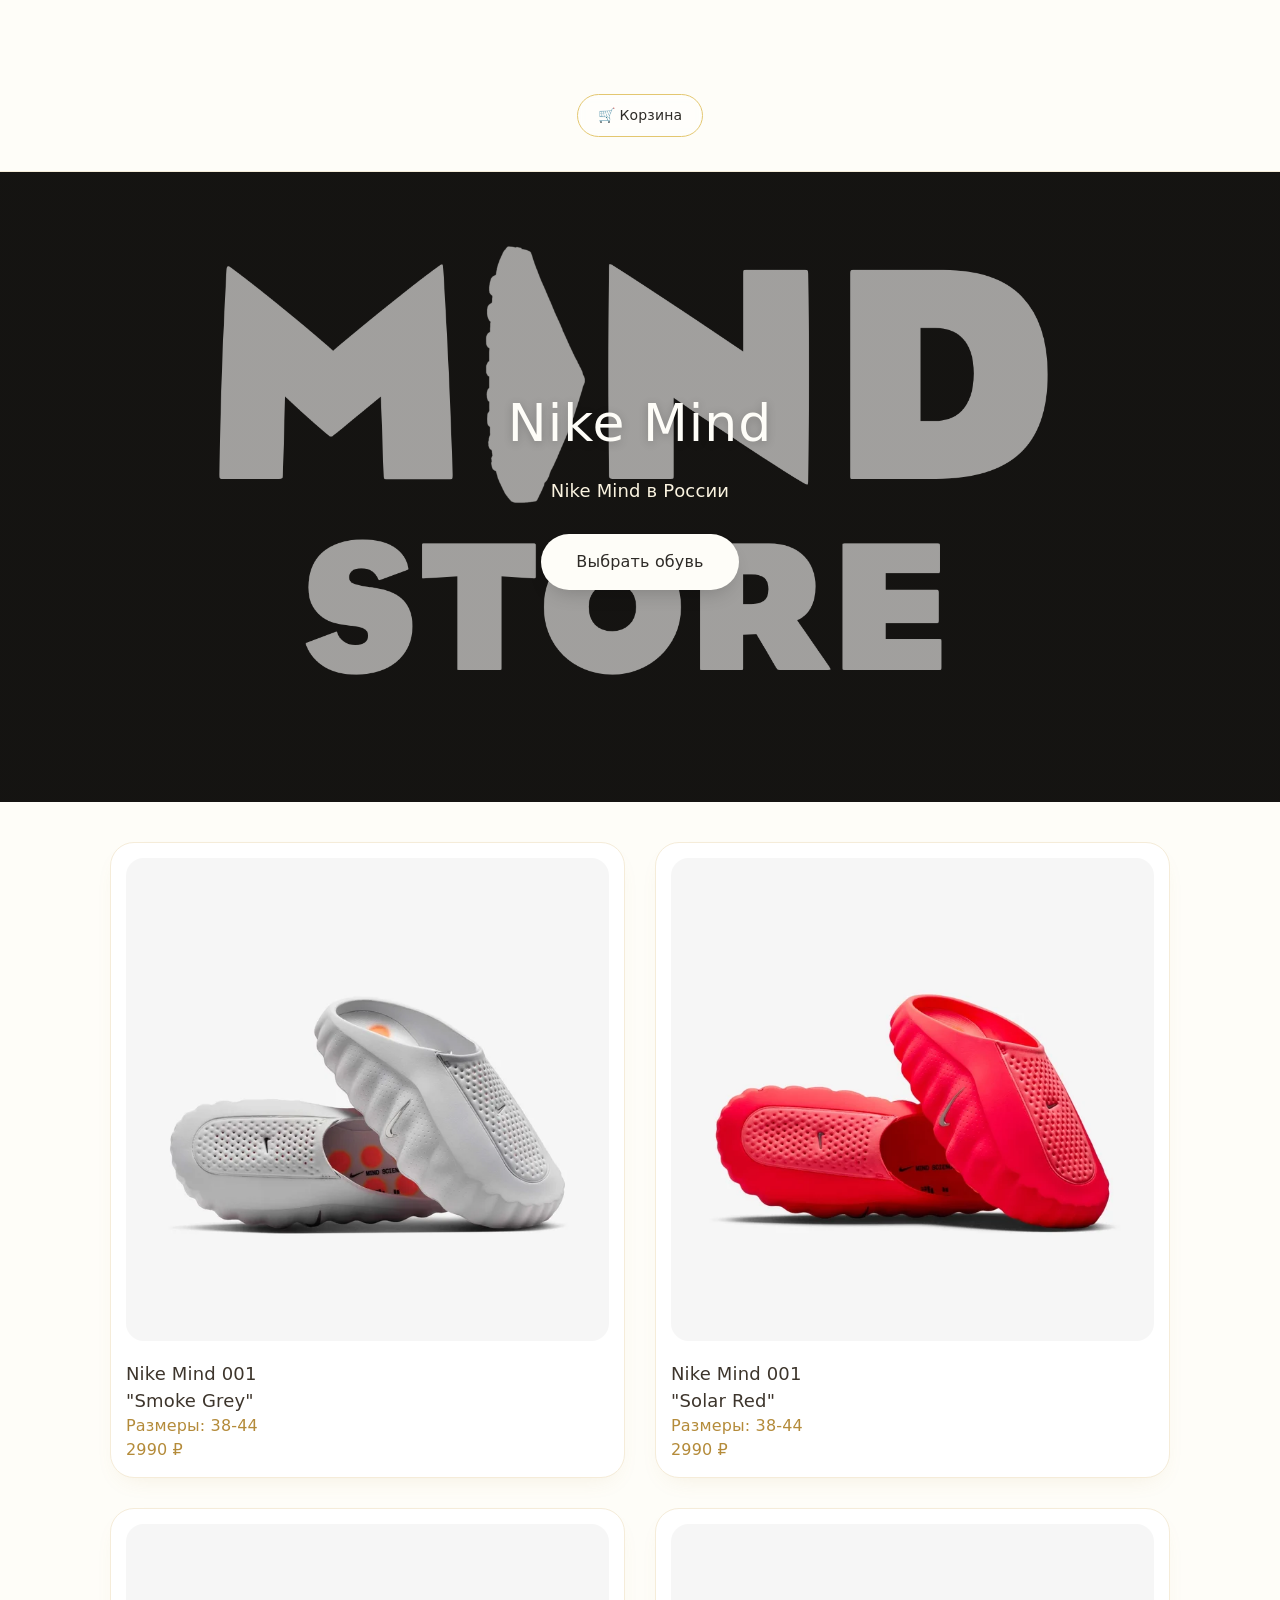
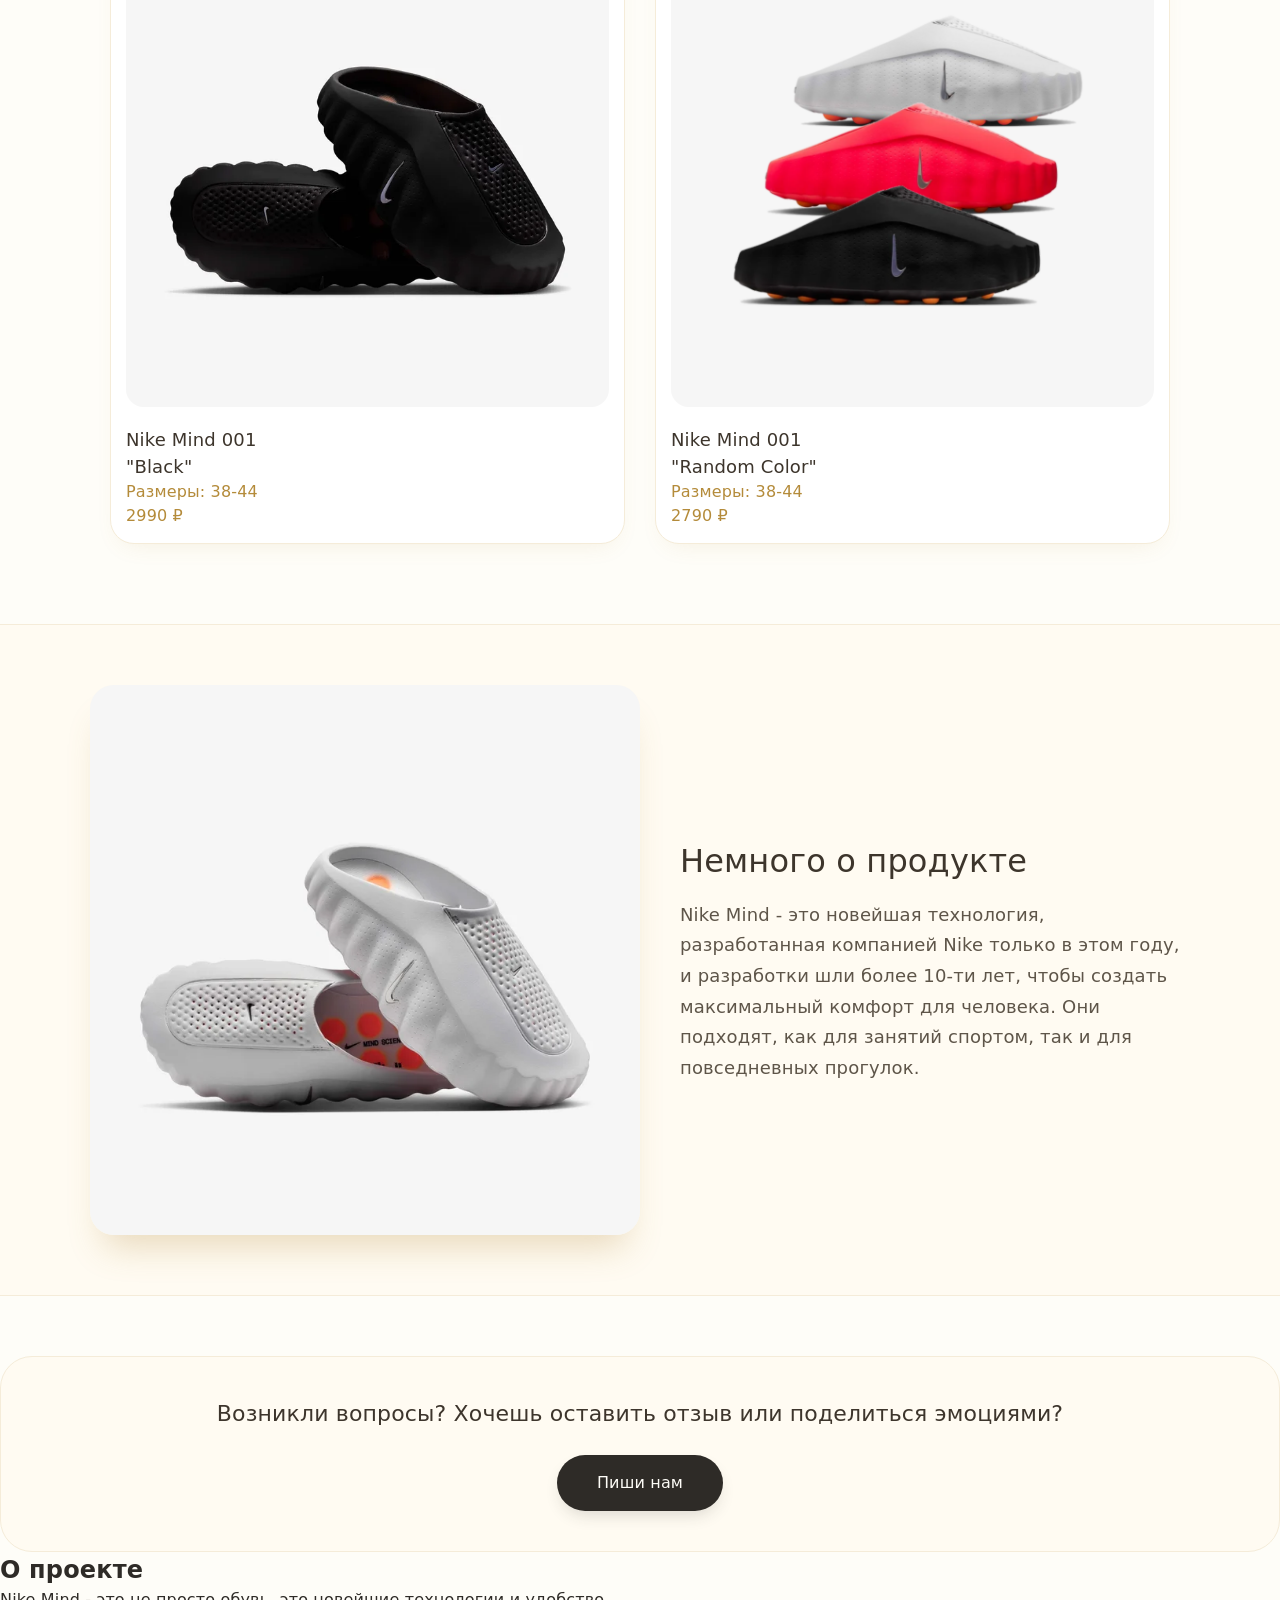
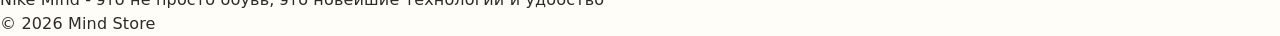
==== commit 200c270b: "Update index.html" ====
--- a/index.html
+++ b/index.html
@@ -38,28 +38,28 @@
       <img src="images/gray-1.jpg" alt="Gray">
       <h3>Nike Mind 001 <br>"Smoke Grey"</h3>
       <p>Размеры: 38-44</p>
-      <p> 4990 ₽</p>
+      <p> 2990 ₽</p>
     </a>
 
     <a href="product-red.html" class="product-card">
       <img src="images/red-1.jpg" alt="Red">
       <h3>Nike Mind 001 <br>"Solar Red"</h3>
       <p>Размеры: 38-44</p>
-      <p> 4990 ₽</p>
+      <p> 2990 ₽</p>
     </a>
     
     <a href="product-black.html" class="product-card">
       <img src="images/black-1.jpg" alt="Black">
       <h3>Nike Mind 001 <br>"Black"</h3>
       <p>Размеры: 38-44</p>
-      <p> 4990 ₽</p>
+      <p> 2990 ₽</p>
     </a>
 
     <a href="product-random.html" class="product-card">
       <img src="images/random-1.jpg" alt="Random">
       <h3>Nike Mind 001 <br>"Random Color"</h3>
       <p>Размеры: 38-44</p>
-      <p> 4490 ₽</p>
+      <p> 2790 ₽</p>
     </a>
 
   </div>
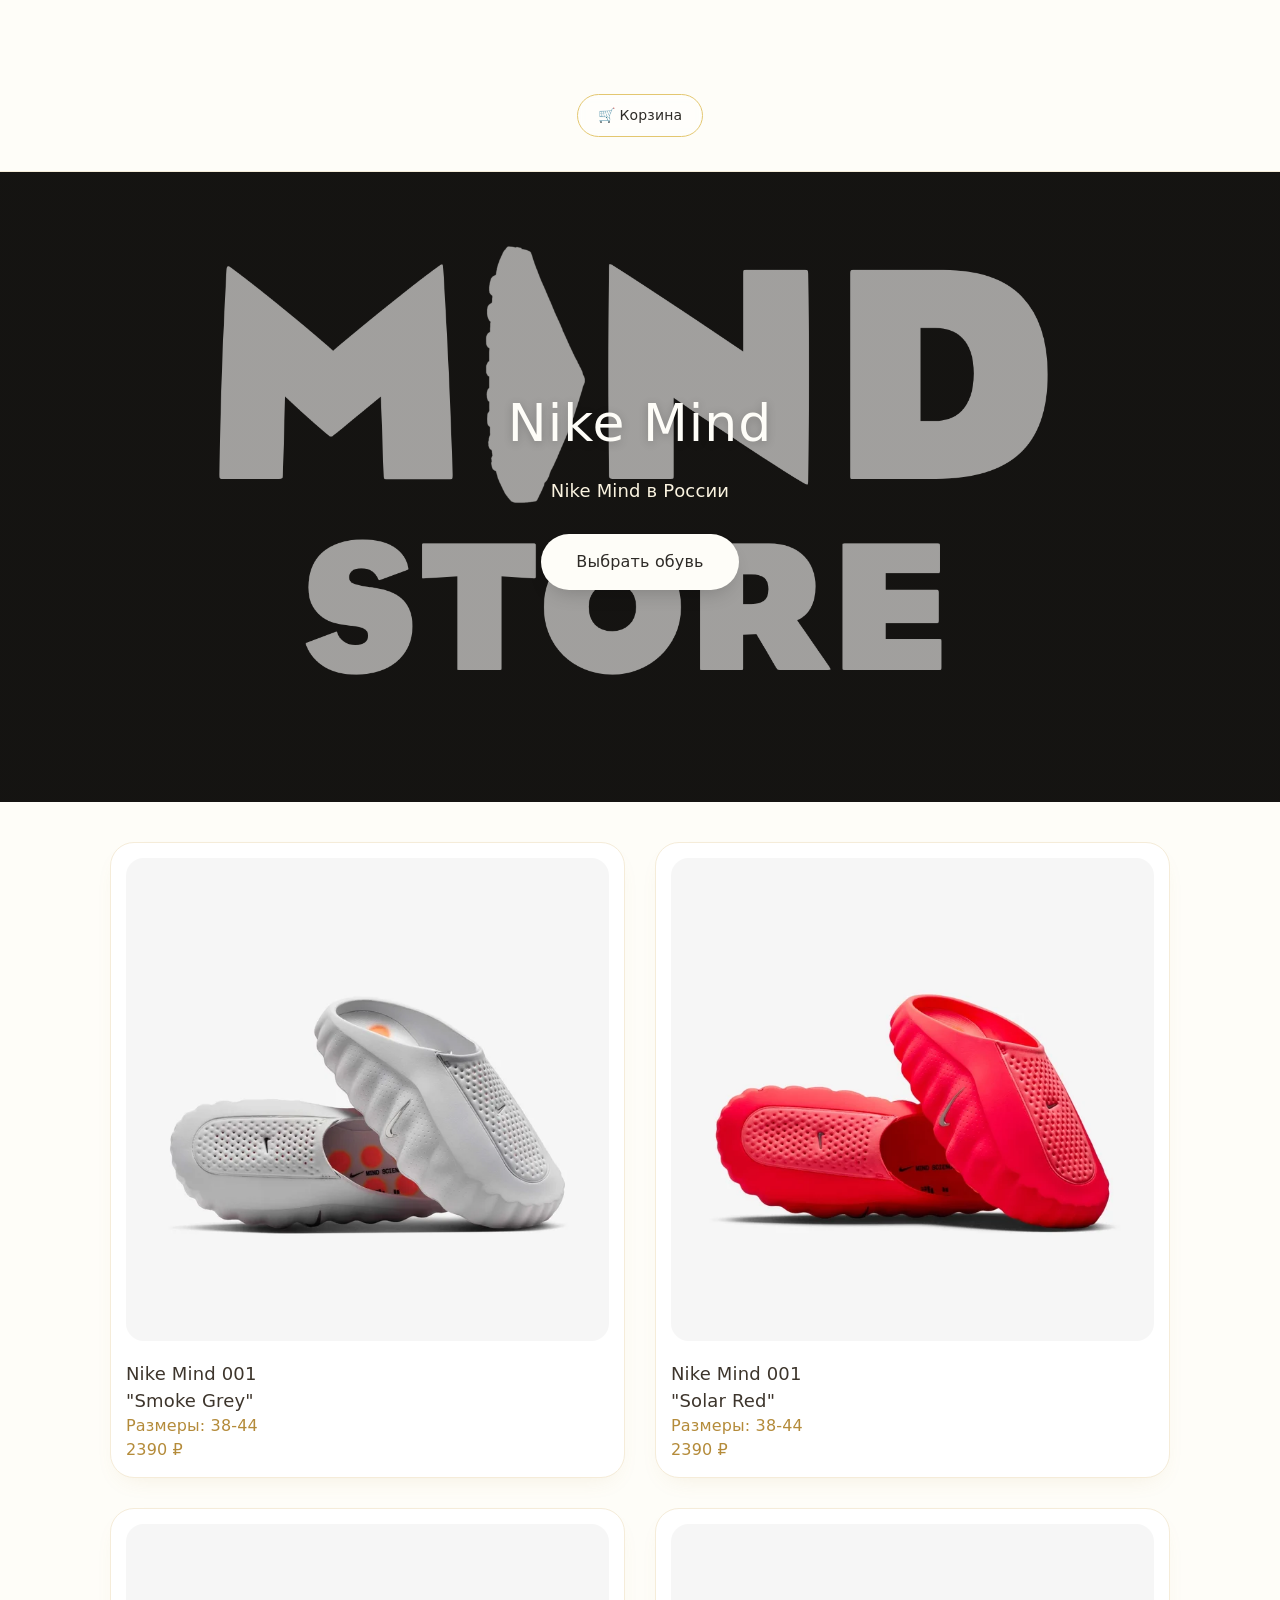
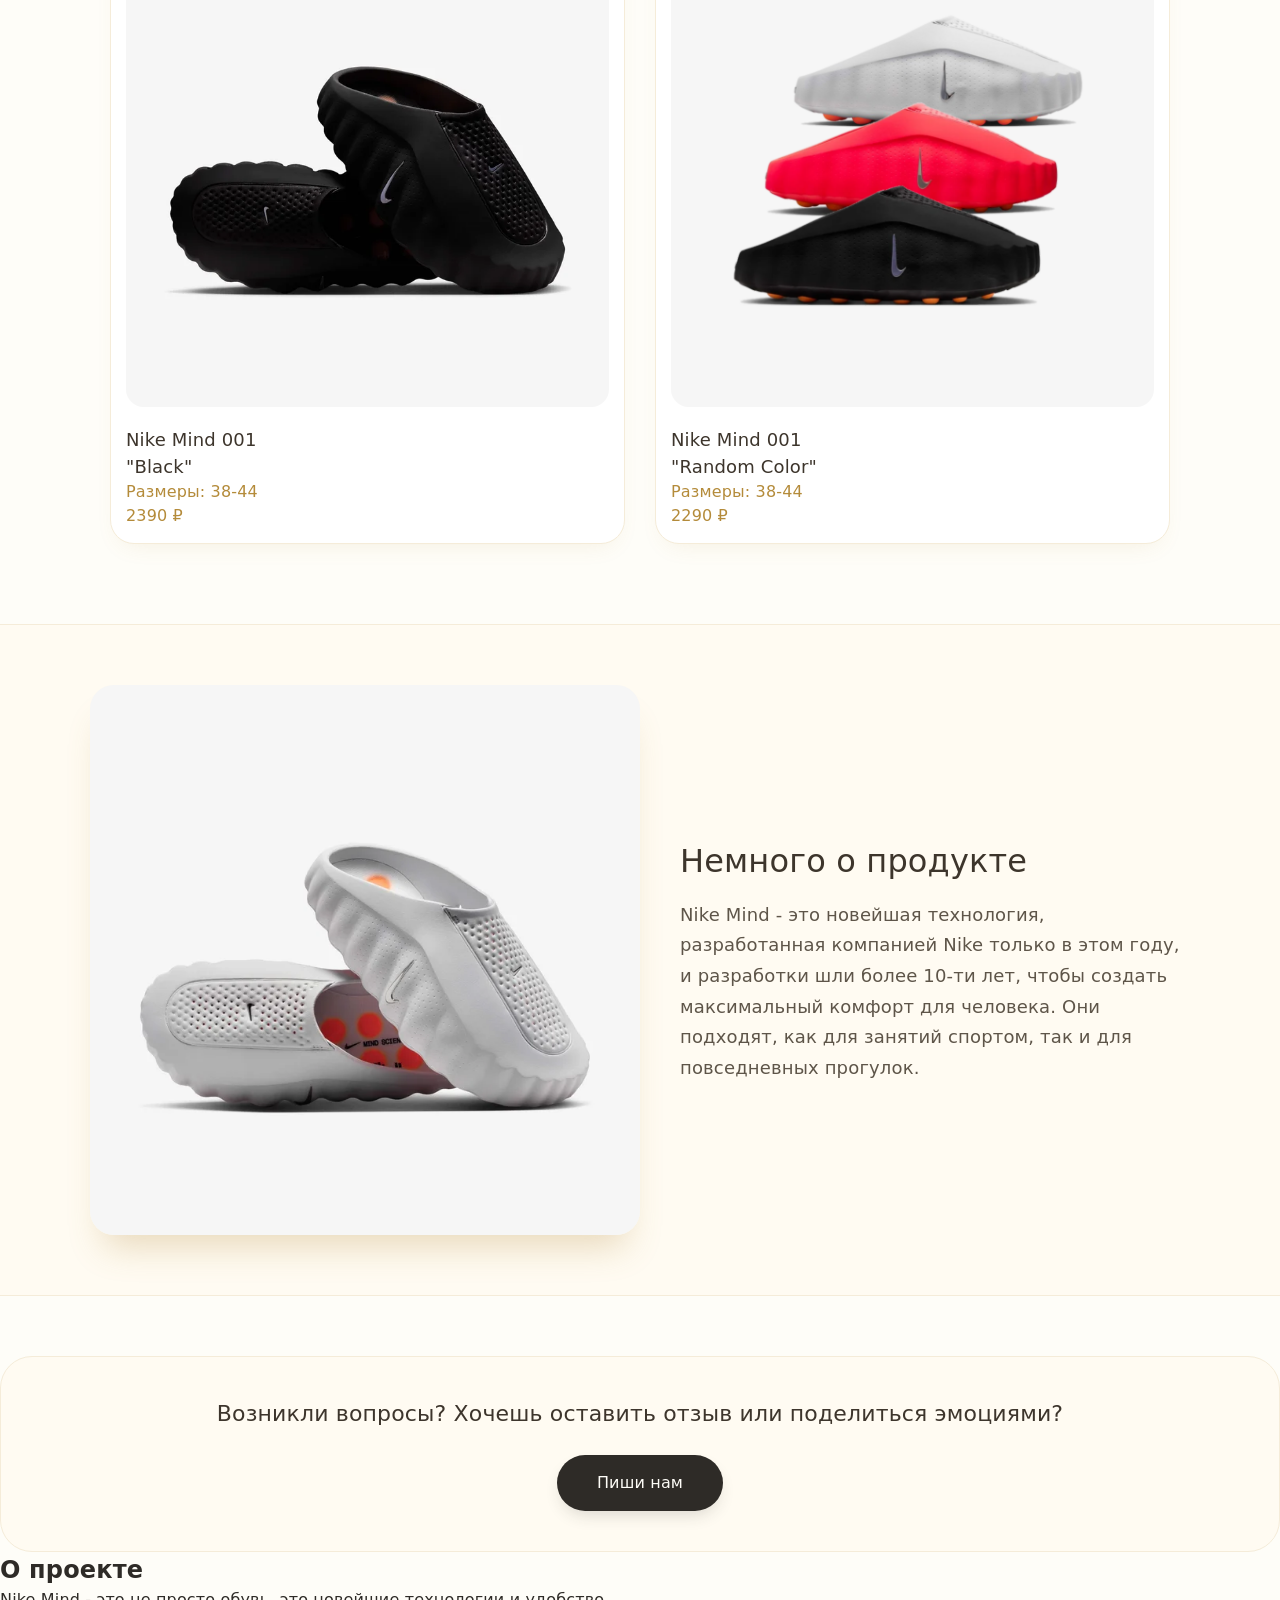
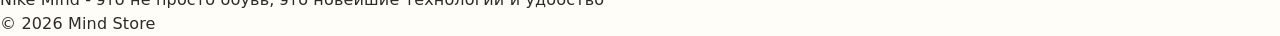
==== commit e4056f7a: "Update index.html" ====
--- a/index.html
+++ b/index.html
@@ -38,28 +38,28 @@
       <img src="images/gray-1.jpg" alt="Gray">
       <h3>Nike Mind 001 <br>"Smoke Grey"</h3>
       <p>Размеры: 38-44</p>
-      <p> 2990 ₽</p>
+      <p> 2390 ₽</p>
     </a>
 
     <a href="product-red.html" class="product-card">
       <img src="images/red-1.jpg" alt="Red">
       <h3>Nike Mind 001 <br>"Solar Red"</h3>
       <p>Размеры: 38-44</p>
-      <p> 2990 ₽</p>
+      <p> 2390 ₽</p>
     </a>
     
     <a href="product-black.html" class="product-card">
       <img src="images/black-1.jpg" alt="Black">
       <h3>Nike Mind 001 <br>"Black"</h3>
       <p>Размеры: 38-44</p>
-      <p> 2990 ₽</p>
+      <p> 2390 ₽</p>
     </a>
 
     <a href="product-random.html" class="product-card">
       <img src="images/random-1.jpg" alt="Random">
       <h3>Nike Mind 001 <br>"Random Color"</h3>
       <p>Размеры: 38-44</p>
-      <p> 2790 ₽</p>
+      <p> 2290 ₽</p>
     </a>
 
   </div>
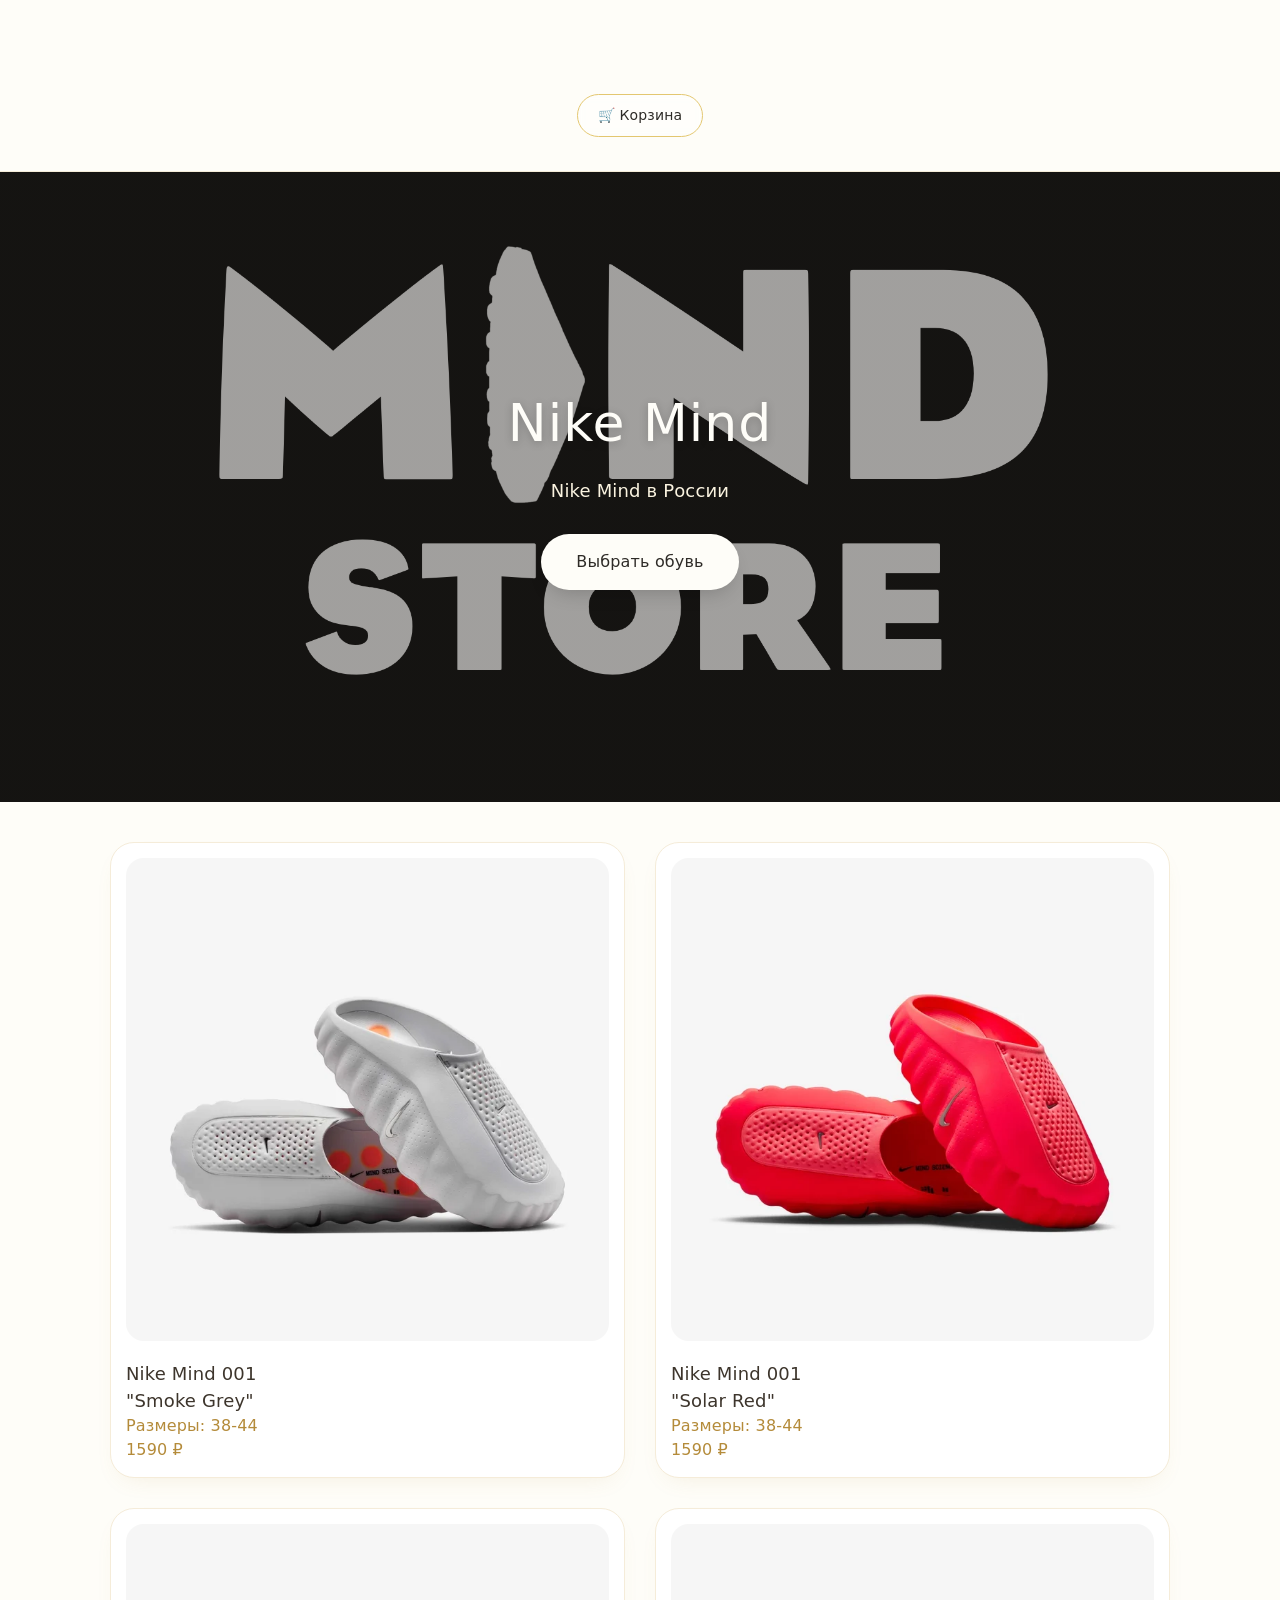
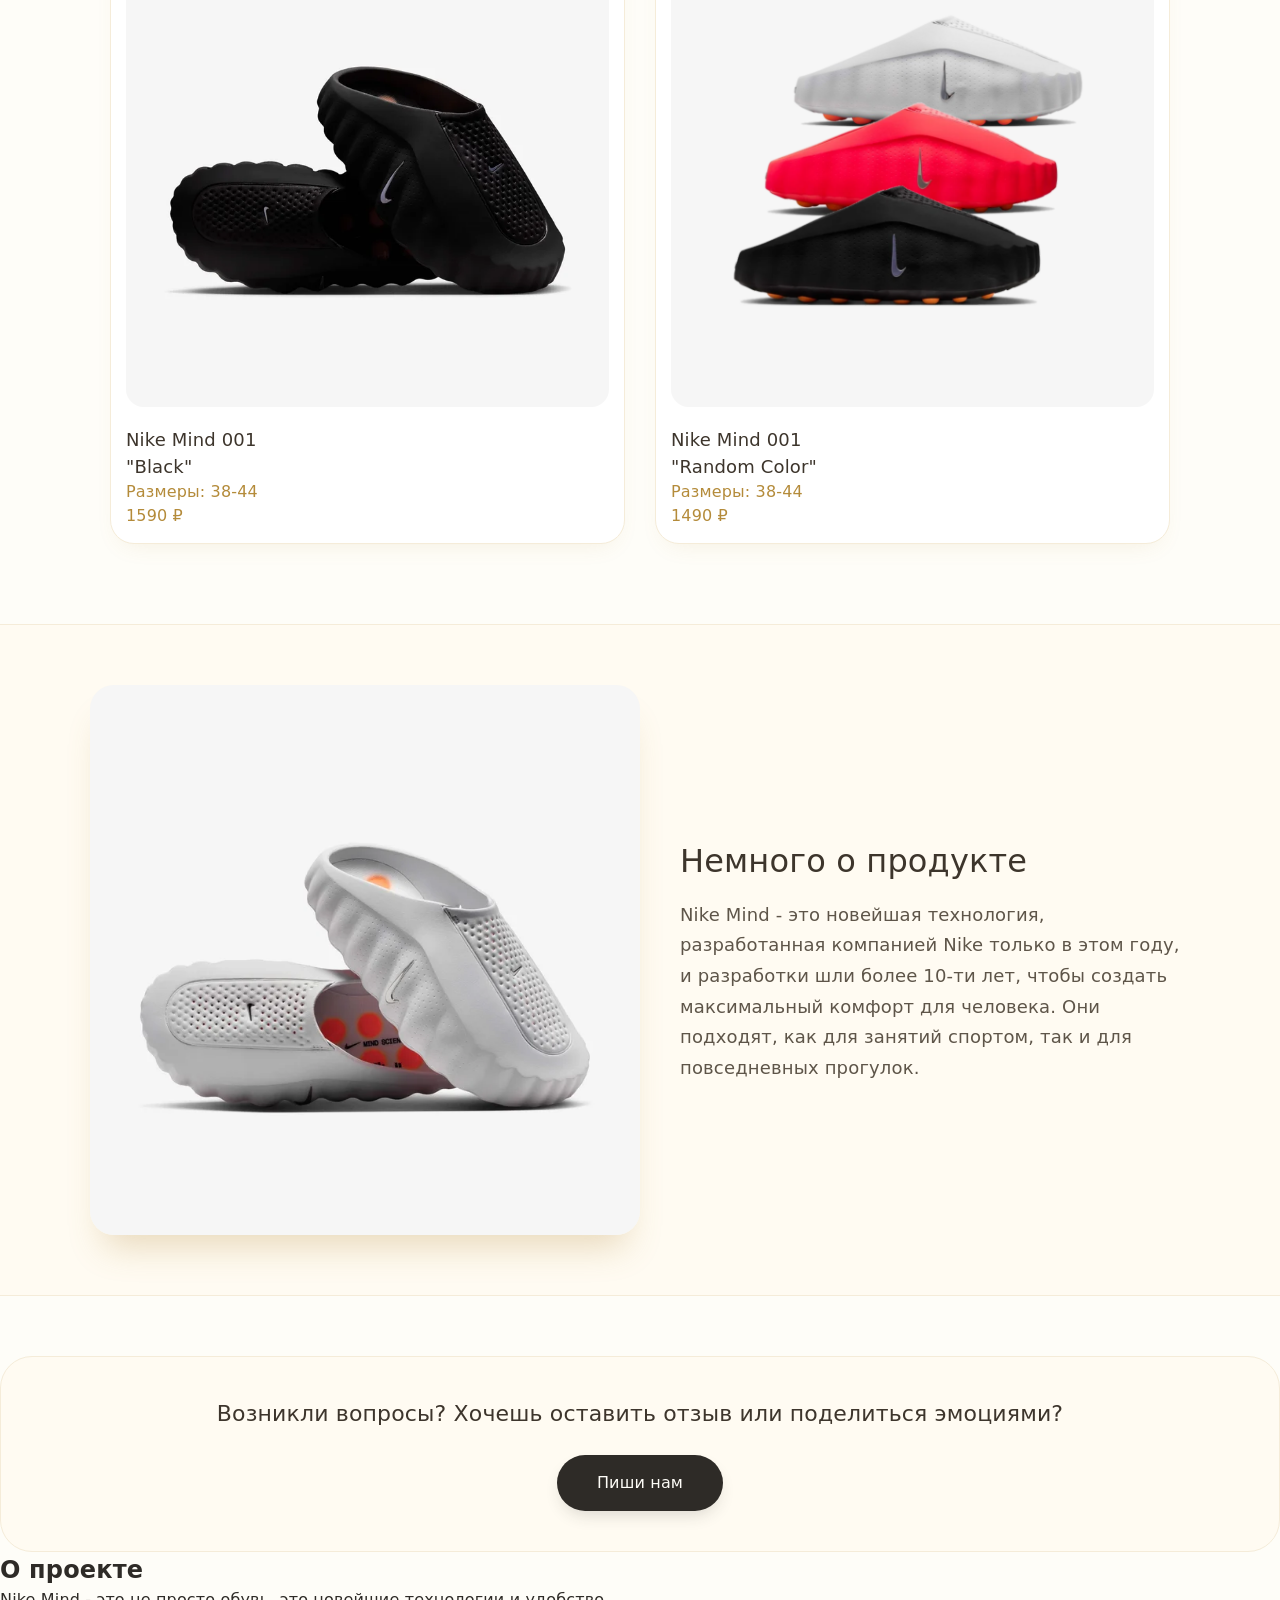
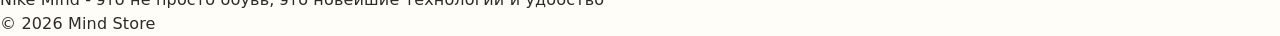
==== commit fc03f7c0: "Fix HTML formatting and update product prices Updated product prices and fixed HTML formatting." ====
--- a/index.html
+++ b/index.html
@@ -38,28 +38,28 @@
       <img src="images/gray-1.jpg" alt="Gray">
       <h3>Nike Mind 001 <br>"Smoke Grey"</h3>
       <p>Размеры: 38-44</p>
-      <p> 2390 ₽</p>
+      <p> 1590 ₽</p>
     </a>
 
     <a href="product-red.html" class="product-card">
       <img src="images/red-1.jpg" alt="Red">
       <h3>Nike Mind 001 <br>"Solar Red"</h3>
       <p>Размеры: 38-44</p>
-      <p> 2390 ₽</p>
+      <p> 1590 ₽</p>
     </a>
     
     <a href="product-black.html" class="product-card">
       <img src="images/black-1.jpg" alt="Black">
       <h3>Nike Mind 001 <br>"Black"</h3>
       <p>Размеры: 38-44</p>
-      <p> 2390 ₽</p>
+      <p> 1590 ₽</p>
     </a>
 
     <a href="product-random.html" class="product-card">
       <img src="images/random-1.jpg" alt="Random">
       <h3>Nike Mind 001 <br>"Random Color"</h3>
       <p>Размеры: 38-44</p>
-      <p> 2290 ₽</p>
+      <p> 1490 ₽</p>
     </a>
 
   </div>
